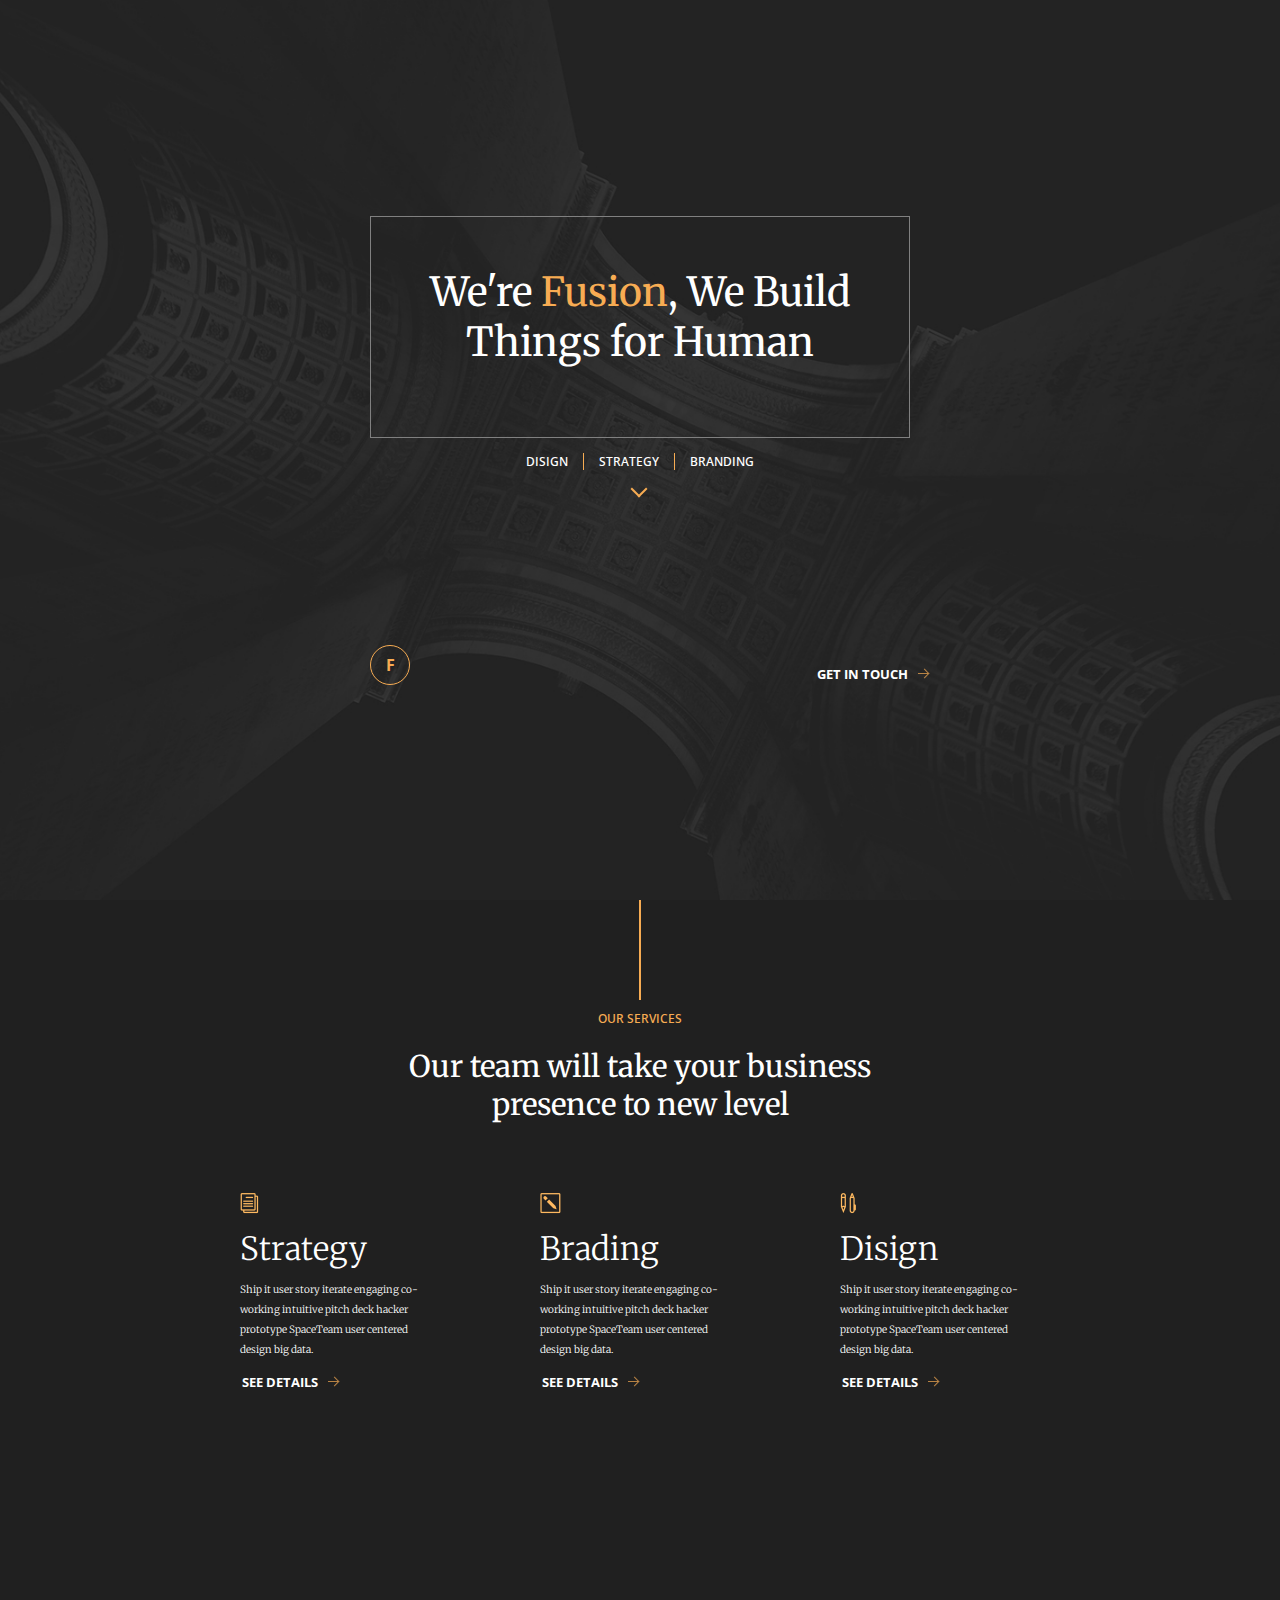
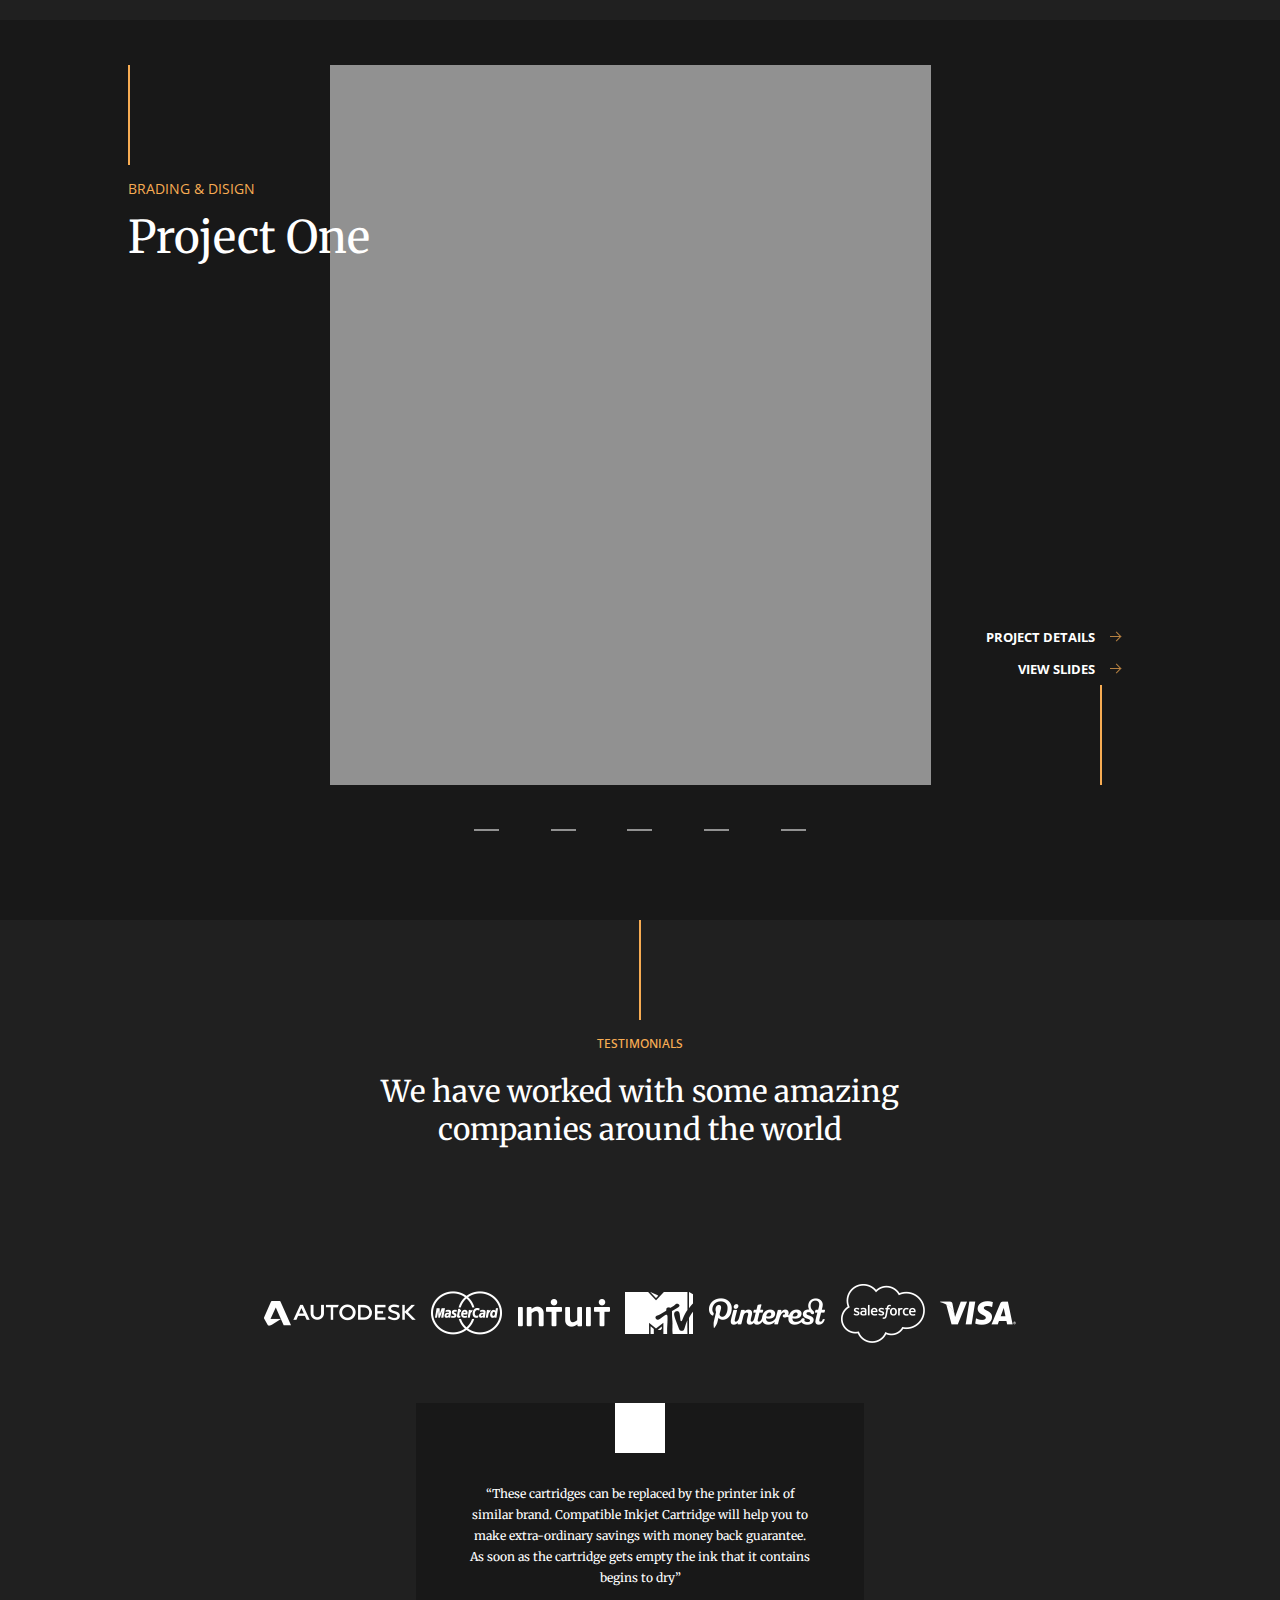
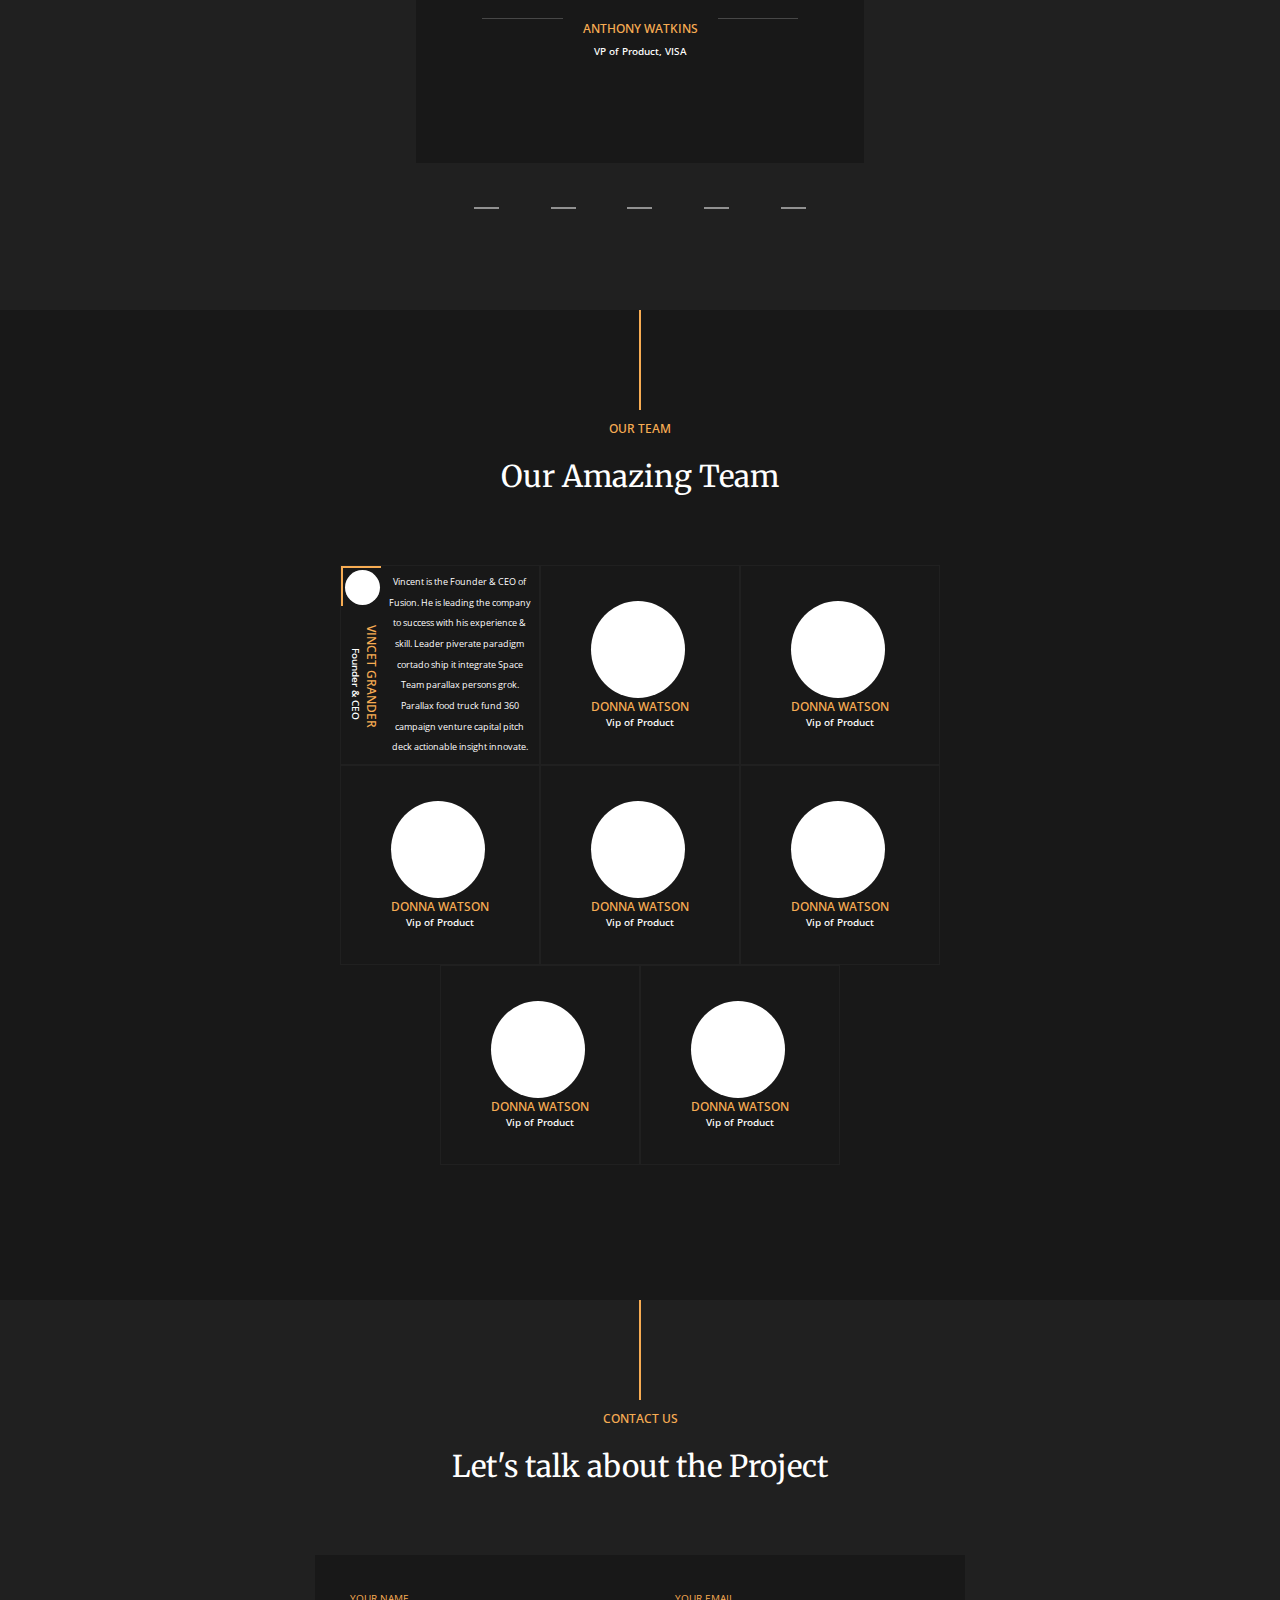
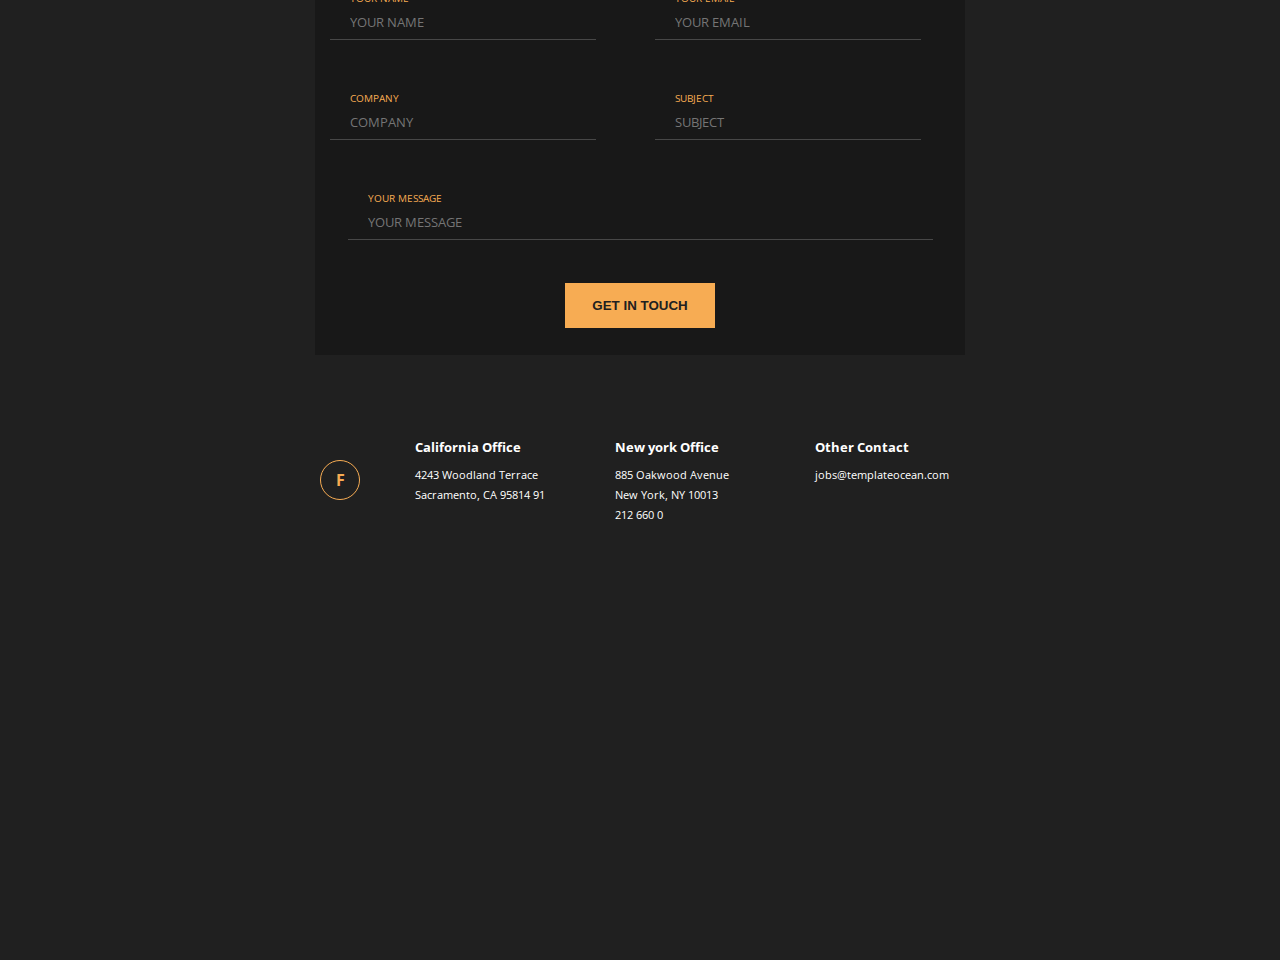
==== index.html @ fcabf064 "comit 1" ====
<!DOCTYPE html>
<html lang="en">
<head>
  <meta charset="UTF-8">
  <meta http-equiv="X-UA-Compatible" content="IE=edge">
  <meta name="viewport" content="width=device-width, initial-scale=1.0">
  <link rel="stylesheet"  href="styling.css">
  <title>Document</title>
</head>
<body>
  <section class="homepage">
    <div class="container">
      <p class="homepageText">We're
       <span class="top">Fusion</span>, 
       We Build <br>Things for Human
      </p>
      <div class="topButtons">
        <ul>
          <li><a href="#">DISIGN</a></li>
          <li><a href="#">STRATEGY</a></li>
          <li><a href="#">BRANDING</a></li>
        </ul>
      </div>
      <div class="bottomButtons">
        <button class="leftBtn ">F</button> 
        <button class="rightBtn whithArrow">GET IN TOUCH</button>

      </div>
    </div>
  </section>  
  <section class="services">
    <div class="servicesContainer">
        <div class="disignLine">
        </div>
        <p class="generalFirstHeader">OUR SERVICES</p>
        <div class="generalSecondHeader">
          Our team will take your business <br> presence to new level
        </div>
        <div class="serviceList ">
          <div class="serviceText">
            <div class="iconsServiceContainer">
              <img class="iconsService" src="/HTML&CSS/Photo/firstIcon.png" alt="Firs Icon" class="serviceIcon">
            </div>
              <h1 class="serviceHeaderList">
              Strategy
            </h1>
            <p class="serviceTextList">
              Ship it user story iterate engaging 
              co-working intuitive pitch deck hacker 
              prototype SpaceTeam user centered design 
              big data.
            </p>
            <button class="serviceBtn whithArrow">SEE DETAILS</button> 
          </div>
          <div class="serviceText">
            <div class="iconsServiceContainer">
              <img class="iconsService" src="/HTML&CSS/Photo/secondIcon.png" alt="Second Icon" class="serviceIcon">
            </div>
              <h1 class="serviceHeaderList">
              Brading
            </h1>
            <p class="serviceTextList">
              Ship it user story iterate engaging 
              co-working intuitive pitch deck hacker 
              prototype SpaceTeam user centered design 
              big data.
            </p>
            <button class="serviceBtn whithArrow">SEE DETAILS</button>
          </div>
          <div class="serviceText">
            <div class="iconsServiceContainer">
              <img class="iconsService" src="/HTML&CSS/Photo/thirdIcon.png" alt="Third Icon" class="serviceIcon">
            </div>
            <h1 class="serviceHeaderList">
              Disign
            </h1>
            <p class="serviceTextList">
              Ship it user story iterate engaging 
              co-working intuitive pitch deck hacker 
              prototype SpaceTeam user centered design 
              big data.
            </p>
            <button class="serviceBtn whithArrow"> SEE DETAILS </button>
          </div>
          </div>
        </div>
        </div>  
    </div>
  </section>
  <section class="portofolio">
    <div class="portofolioContainer">
       <div class="portofolioContainerLeft">
        <div class="portofolioRightText">
          <div class="disignLine portofolioRightText">
          </div>
          <p class="portofolioTopText">
          BRADING & DISIGN  
          </p>
          <p class="portofolioBottomText">
            Project One 
          </p>
        </div>  
      </div> 
      <div class="portofolioContainerRight">
      </div>
      <div class="portofolioBottomBtn">
        <div class="disignLine"></div>
        <button class="whithArrow portofolioBtns">
          VIEW SLIDES
        </button>
        <button class="whithArrow portofolioBtns">
          PROJECT DETAILS
        </button>
      </div>
    </div>
    <div class="generalBottomDisignLines">
      <div class="generalLines"></div>
      <div class="generalLines"></div>
      <div class="generalLines"></div>
      <div class="generalLines"></div>
      <div class="generalLines"></div>
    </div>
  </section>  
  <section class="parteners">
    <div class="partenersContainer">
      <div class="disignLine">
      </div>
      <div class="partenersHeading">
        <p class="generalFirstHeader">
          TESTIMONIALS 
        </p>
        <P class="generalSecondHeader">
          We have worked with some amazing <br>
          companies around the world
        </P>
      </div>
      <div class="partenersLogos">
        <img class="partenersLogo" src="/HTML&CSS/Photo/Logo1.png" alt="">
        <img class="partenersLogo" src="/HTML&CSS/Photo/Logo2.png" alt="">
        <img class="partenersLogo" src="/HTML&CSS/Photo/Logo3.png" alt="">
        <img class="partenersLogo" src="/HTML&CSS/Photo/Logo4.png" alt="">
        <img class="partenersLogo" src="/HTML&CSS/Photo/Logo5.png" alt="">
        <img class="partenersLogo" src="/HTML&CSS/Photo/Logo6.png" alt="">
        <img class="partenersLogo" src="/HTML&CSS/Photo/Logo7.png" alt="">
      </div>
      <div class="partenersFeedback">
        <div class="partenersPhoto">
        </div>
        <div class="partenersFeedBackText">
          “These cartridges can be replaced 
          by the printer ink of similar brand. 
          Compatible Inkjet Cartridge will help 
          you to make extra-ordinary savings with money 
          back guarantee. As soon as the cartridge 
          gets empty the ink that it contains begins to dry”
        </div>
        <div class="partenersFeedBackBottom">
          <div class="partenersFeedBackLine"></div>
          <div class="partenersFeedBackClient">
           <p class="generalFirstName">ANTHONY WATKINS</p>
           <div class="generalSecondName">
             VP of Product, VISA
           </div>
          </div>
          <div class="partenersFeedBackLine"></div>
        </div>
      </div>
      <div class="generalBottomDisignLines">
        <div class="generalLines"></div>
        <div class="generalLines"></div>
        <div class="generalLines"></div>
        <div class="generalLines"></div>
        <div class="generalLines"></div>
      </div>
    </div>
  </section>
  <section class="team">
    <div class="teamContainer">
      <div class="disignLine"></div>
      <div class="generalFirstHeader">OUR TEAM</div>
      <div class="generalSecondHeader">Our Amazing Team</div>
      <div class="teamList">
        <div class="teamLeader">
          <div class="rightLeaderContainer">    
          <div class="photoLeaderContainer">
            <div class="photoLeader"></div>
          </div>
          <div class="leaderName">
            <div class="generalFirstName teamName">VINCET GRANDER</div>
            <div class="generalSecondName teamSecondName">Founder & CEO</div>
          </div>
        </div>
          <div class="teamLeaderText">Vincent is the Founder & 
            CEO of Fusion. He is leading  the company to 
            success with his experience & skill. Leader piverate 
            paradigm cortado ship it integrate Space Team parallax 
            persons grok. Parallax food truck fund 360 campaign venture 
            capital pitch deck actionable insight innovate.</div>
        </div>
        <div class="teamPerson">
          <div class="personContainer">
            <div class="personPhoto"></div>
            <div class="generalFirstName teamName">DONNA WATSON</div>
            <div class="generalSecondName teamSecondName">Vip of Product</div>
          </div>
        </div>
        <div class="teamPerson">
          <div class="personContainer">
            <div class="personPhoto"></div>
            <div class="generalFirstName teamName">DONNA WATSON</div>
            <div class="generalSecondName teamSecondName">Vip of Product</div>
          </div>
        </div>
        <div class="teamPerson">
          <div class="personContainer">
            <div class="personPhoto"></div>
            <div class="generalFirstName teamName">DONNA WATSON</div>
            <div class="generalSecondName teamSecondName">Vip of Product</div>
          </div>
        </div>
        <div class="teamPerson">
          <div class="personContainer">
            <div class="personPhoto"></div>
            <div class="generalFirstName teamName">DONNA WATSON</div>
            <div class="generalSecondName teamSecondName">Vip of Product</div>
          </div>
        </div>
        <div class="teamPerson">
          <div class="personContainer">
            <div class="personPhoto"></div>
            <div class="generalFirstName teamName">DONNA WATSON</div>
            <div class="generalSecondName teamSecondName">Vip of Product</div>
          </div>
        </div>
        <div class="teamPerson">
          <div class="personContainer">
            <div class="personPhoto"></div>
            <div class="generalFirstName teamName">DONNA WATSON</div>
            <div class="generalSecondName teamSecondName">Vip of Product</div>
          </div>
        </div>
        <div class="teamPerson">
          <div class="personContainer">
            <div class="personPhoto"></div>
            <div class="generalFirstName teamName">DONNA WATSON</div>
            <div class="generalSecondName teamSecondName">Vip of Product</div>
          </div>
        </div>
      </div>
    </div>
  </section>
  <section class="contact">
    <div class="contactContainer">
      <div class="disignLine"></div>
      <div class="generalFirstHeader">
        CONTACT US
      </div>
      <div class="generalSecondHeader">
        Let's talk about the Project
      </div>
      <div class="contactImput">
        <div class="topImput">
          <div class="containerImputTop">
            <div class="imput">
              <div class="topText ">YOUR NAME</div>
                <div class="bottomText">
                  <input type="text" placeholder="YOUR NAME">
                </div>
            </div>
        </div>  
        <div class="containerImputTop">
          <div class="imput">
            <div class="topText">YOUR EMAIL</div>
            <div class="bottomText">
              <input type="text" placeholder="YOUR EMAIL">
            </div>
          </div>
        </div>
        <div class="containerImputTop">
          <div class="imput">
            <div class="topText">COMPANY</div>
            <div class="bottomText">
              <input type="text" placeholder="COMPANY">
            </div>
          </div>
        </div>
        <div class="containerImputTop"> 
          <div class="imput">
            <div class="topText">SUBJECT</div>
            <div class="bottomText">
              <input type="text" placeholder="SUBJECT">
            </div> 
           </div>
          </div>
        </div>
        <div class="bottomImput">
          <div class="containerImputBottom">
            <div class="imputBottom">
              <div class="topText">YOUR MESSAGE</div>
                <div class="bottomTextImput">
                  <input  type="text" placeholder="YOUR MESSAGE">
                    </div>
                  </div>
                </div>
                <div class="btnContainerContact">
                  <div class="btnContainer">  
                    <button type="button" class="btnContact">
                      <p class="btnContactText ">GET IN TOUCH </p>
                    </button>
            </div>
          </div>
        </div>
    </div>
    <div class="adressContact">
      <div class="btnAdress">
        <div class="leftBtn">F</div>
      </div>
      <div class="adress">
        <h1 class="footerHeading">California Office </h1>
        <p class="footerText">4243 Woodland Terrace<br> 
          Sacramento, CA 95814 91</p>
      </div>
      <div class="adress">
        <h1 class="footerHeading">New york Office  </h1>
        <p class="footerText"> 885 Oakwood Avenue 
          <br>New York, NY 10013 
          <br> 212 660 0</p>
      </div>
      <div class="adress icons">
        <h1 class="footerHeading">Other Contact</h1>
        <p class="footerText">jobs@templateocean.com</p>
        <div class="iconsContainer"></div>
      </div>
    </div>
  </section>
</body>
</html>
---- styling.css ----
@import url('https://fonts.googleapis.com/css2?family=Merriweather:wght@300&family=Open+Sans:wght@300&display=swap');
@import url('https://fonts.googleapis.com/css2?family=Open+Sans:wght@300&display=swap');

/*
font-family: 'Merriweather', serif;
font-family: 'Open Sans', sans-serif;
*/
* {
  padding: 0;
  margin: 0;
  box-sizing: border-box;
}

.homepageText {
  font-family: 'Merriweather', serif;
  color: white;
  text-align: center;
  font-size: 40px;
  padding: 50px 40px 70px 40px;
  border: 1px solid gray;
  width: 540px;
  transition: .3s;
}

.homepageText:hover {
  background-color: #f7ac53;
  color: black;
  
}

span {
  color: #f7ac53;
  transition: .3s;
}

p:hover span {
  color: white;
}

.container {
  width: 100%;
  min-height: 100vh;
  display: flex;
  align-items: center;
  justify-content: center;
  flex-direction: column;
}

.homepage {
  background-image: url(./HTML&CSS/Photo/image.jpg);
  background-size: cover;
  background-position: top center;
  position: relative;
}

.topButtons ul {
  display: flex;
  padding: 15px;
}

.topButtons ul li {
  list-style: none;
  border-right: 1px solid #f7ac53;
}

.topButtons ul li:last-child {
  border-right: none;
}

.topButtons ul li a {
  text-decoration: none;
  display: flex;
  color: white;
  position: relative;
  text-align: center;
  float: left;
  padding-left: 15px;
  padding-right: 15px;
  font-size: 12px;
  font-family: 'Open Sans', sans-serif;
  font-weight: 550;
  transition: .3s ;
}

.topButtons ul li a:hover{
  color: #f7ac53;
}

.bottomButtons {
  display: flex;
  position: relative;
  align-items: flex-end; 
  height: 200px;
  width: 540px;
  justify-content: space-between;
}


.bottomButtons::after {
  content: "";
  width: 10px;
  height: 10px;
  border-bottom: 2px solid #f7ac53;
  border-left: 2px solid #f7ac53;
  display: flex;
  top: -2px;
  position: absolute;
  left: calc(50% - 7px);
  justify-content: end;
  align-items: flex-end;
  transform: rotate(-45deg);
  
}

.leftBtn {
  background-color: transparent;
  border-radius: 50%;
  display: flex;
  align-items: center;
  justify-content: center;
  font-family: 'Open Sans', sans-serif;
  width: 40px;
  height: 40px;
  border: 1px solid #f7ac53;
  background-color: none;
  color: #f7ac53;
  font-size: 16px;
  font-weight: 700;
  transition: .3s;
}

.leftBtn:hover {
  background-color:#f7ac53 ;
  border-color: transparent;
  color: white; 
}

.rightBtn {
  background-color: transparent;
  border-color: transparent;
  font-weight: 700;
  font-family: 'Open Sans', sans-serif;
  color: white;
  transition: .3s;
}
  
.services {
  background-color:  #202020; 
  background-size: cover;
  background-position: top center;
  position: relative;
  width: 100%;
  min-height: 80vh;
}
 
.servicesContainer {
  display: flex;
  align-items: center;
  justify-content: center;
  flex-direction: column;
}

.disignLine{
  background-color: #f7ac53;
  width: 2px;
  height: 100px;
  
} 

.generalFirstHeader {
  display: flex;
  text-align: center;
  justify-content: center;
  font-family: 'Open Sans', sans-serif;
  font-size: 12px;
  color: #f7ac53;
  font-weight: 550;
  padding: 10px;
}

.generalSecondHeader {
  display: flex;
  text-align: center;
  color: white;
  font-family: 'Merriweather', serif;
  font-size: 30px;
  padding: 10px;
  padding-bottom: 70px;
}

.serviceList {
  display: flex;
  flex-direction: row;
  justify-content: space-between;
  align-items: center;
  width: 800px;
  height: 200px;
  
}


.serviceText {
  display: flex;
  width: 25%;
  height: 100%;
  align-items: flex-start;
  flex-direction: column;
  justify-content: space-between;
}

.serviceHeaderList {
  color: white;
  font-family: 'Merriweather', serif;
  font-weight:lighter;
} 

.serviceTextList {
  color: white;
  font-family: 'Merriweather', serif;
  font-weight:lighter;
  font-size: 10px;
   line-height: 200% ;
}

.serviceBtn {
  background-color: transparent;
  border-color: transparent;
  color: white;
  font-family: 'Open Sans', sans-serif;
  font-weight: bold ;
  transition: .3s;
}

.serviceBtn:hover {
  opacity:.7;
}

.portofolio {
  display: flex;
  align-items: center;
  justify-content: center;
  flex-direction: column;
  background-color: #181818; 
  width: 100%;
  min-height: 100vh;
}

.portofolioContainer {
  display: flex;
  height: 80vh;
  width: 80%;
}

.portofolioContainerLeft {
  display: flex;
  flex-direction: column;
  height: 80vh;
  width: 40%;
  position: relative;
  
}

.portofolioContainerRight {
  display: flex;
  height: 80vh;
  width: 85%;
  background-color: #919191;
  position: relative;
  left: -80px;
}

.portofolioRightText {
  display: flex;
  flex-direction: column;
  line-height: 300%;
  z-index:1 ;
}

.portofolioTopText {
  color: #f7ac53;
  font-family: 'Open Sans', sans-serif;
  font-size: 14px;
}

.portofolioBottomText {
  font-family: 'Merriweather', serif;
  font-size: 45px;
  color: white;
}

.portofolioBottomBtn {
  display: flex;
  align-items: flex-end;
  flex-direction: column-reverse;
  width: 20%;
  height: 80vh;
  position: relative;
  left: -50px;
} 

.portofolioBtns {
  background-color: transparent;
  border-color: transparent;
  color: white;
  font-family: 'Open Sans', sans-serif;
  font-weight: bold;
  transition: .3s;
  padding: 5px ;
}

.portofolioBtns:hover {
  opacity: .7;
}

.generalBottomDisignLines {
  display: flex;
  width: 30%;
  height: 10vh;
  align-items: center;
  justify-content: space-around;
}

.generalLines {
  display: flex;
  height: 2px;
  width: 25px;
  background-color: #919191;
  transition: .3s;
}

.generalLines:hover {
  background-color: #f7ac53;
}

.parteners {
  background-color: #202020;
  background-size: cover;
  background-position: top center;
  position: relative;
  width: 100%;
  min-height: 80vh;
}

.partenersContainer {
  display: flex;
  align-items: center;
  flex-direction: column;
  width: 100%;
  min-height: 110vh;
  background-color: #202020;
}

.partenersHeading {
  display: flex;
  flex-direction: column;
  text-align: center;
  padding: 5px;
}

.partenersBottom{
  display: flex;
  text-align: center;
   color: white;
  font-family: 'Merriweather', serif;
  font-size: 30px;
  padding: 10px;
  padding-bottom: 70px;
}

.partenersTop {
  display: flex;
  text-align: center;
  justify-content: center;
  font-family: 'Open Sans', sans-serif;
  font-size: 12px;
  color: #f7ac53;
  font-weight: 550;
  padding: 10p;

}

.partenersLogos {
  display: flex;
  flex-wrap: wrap;
  justify-content: space-around;
  align-items: center;
  height: 20vh;
  width: 60%;
}

.partenersLogo {
  transition: .3s;
  filter: brightness(100);
  padding: 5px;
}

.partenersLogo:hover {
  filter: brightness(1);
}

.partenersFeedback {
  display: flex;
  flex-direction: column;
  align-items: center;
  min-height: 40vh;
  width: 35%;
  background-color: #181818;
}

.partenersPhoto {
  display: flex;
  height: 50px;
  width: 50px;
  background-color: white; 
}

.partenersFeedBackText {
  text-align: center;
  display: flex;
  height: 50%;
  width: 90%;
  padding: 30px;
  color: white;
  font-family: 'Merriweather', serif;
  font-size: 12px;
  line-height: 175%;
}

.partenersFeedBackBottom {
  display: flex;
  flex-direction: row;
  justify-content: center;
  min-height: 10vh;
  width: 90%;
  line-height: 140%;
}

.partenersFeedBackLine {
  display: flex;
  height: 1px;
  width: 20%;
  background-color: #474747;
}

.partenersFeedBackClient {
  padding-left: 20px;
  padding-right: 20px;
}

.generalFirstName {
  display: flex;
  font-family: 'Open Sans', sans-serif;
  font-size: 12px;
  color: #f7ac53;
  font-weight: 550;
}

.generalSecondName {
  display: flex;
  text-align: center;
  justify-content: center;
  font-family: 'Open Sans', sans-serif;
  font-size: 10px;
  color: white;
  font-weight: 550;
}

.team {
  display: flex;
}

.teamContainer {
  display: flex;
  align-items: center;
  flex-direction: column;
  width: 100%;
  min-height: 110vh;
  background-color: #181818;
}

.teamList {
  display: flex;
  justify-content: center;
  flex-wrap: wrap;
  width: 60%;
  min-height: 55vh;
}

.teamPerson {
  display: flex;
  border: .2px solid #202020;
  height: 200px;
  width: 200px;
  background-color: #181818;
  flex-direction: column;
  align-items: center;
  justify-content: center;
}

.rightLeaderContainer {
  display: flex;
  flex-direction: column;
  justify-content: space-between ;
  height: 100%;
  width: 20%;
}

/* de facut cu Nicu */
 .teamLeader {
  display: flex;
  flex-direction: row;
  border: .2px solid #202020;
  height: 200px;
  width: 200px;
  background-color: #181818;

}

.photoLeaderContainer {
  display: flex;
  align-items: center;
  justify-content: center;
  height: 40px;
  width: 40px;
  border-top: 2px solid #f7ac53;
  border-left: 2px solid #f7ac53;
}

.photoLeader {
  height: 35px;
  width: 35px;
  background-color: white;
  border-radius: 50%;
}

.leaderName {
  /* De intrebat pe Nicu cum de făcut 
  ca în .psd  */
  display: flex;
  flex-direction: column;
  text-align: center;
  transform: rotate(90deg);
  width: 300%;
  height: 10%;
  position: relative;
  left: -30px;
  top: -70px;
}

.teamLeaderText {
  display: flex;
  text-align: center;
  align-items: center;
  justify-content: center;
  font-size: 9px;
  line-height: 230%;
  color: white;
  font-family: 'Open Sans', sans-serif;
  margin: 5px;
} 

.personContainer {
  display: flex;
  justify-content: center;
  flex-direction: column;
  height: 70%;
  width: 50%;
}

.personPhoto {
  background-color: white;
  width: 95%;
  height: 70%;
  border-radius: 50%;
}

.contact {
  display: flex;
  align-items: center;
  flex-direction: column;
  width: 100%;
  min-height: 100vh;
  background-color: #202020;
}

.contactContainer {
  display: flex;
  align-items: center;
  flex-direction: column;
  width: 100%;
  min-height: 140vh;
  background-color: #202020;
}

.contactImput {
  display: flex;
  align-items: center;
  flex-direction: column;
  background-color:#181818;
  height: 400px;
  width: 650px;
}

.topImput {
  display: flex;
  flex-direction: row;
  flex-wrap: wrap;
  width: 650px;
  height: 200px;  
}

.imput {
  display: flex;
  justify-content: center;
  flex-direction: column;
  height: 70px;
  width: 295px;
}

.imputBottom {
  display: flex;
  justify-content: center;
  flex-direction: column;
  height: 70px;
  width: 90%;
}


.containerImputTop {
  display: flex;
  justify-content: center;
  align-items: center;
  height: 100px;
  width: 325px;
}

.topText {
  display: flex;
  align-items: flex-end;
  height: 35px;
  width: 90%;
  color: #f7ac53;
  font-family: 'Open Sans', sans-serif;
  opacity: 1;
  font-size: 10px;
  transition: .3s;
  padding-left: 20px;
}

.bottomText {
  display: flex;
  height: 35px;
  width: 90%;
  border-bottom: 1px solid #474747;
  padding-left: 20px ;
}

.bottomTextImput {
  display: flex;
  height: 35px;
  width: 100%;
  border-bottom: 1px solid #474747;
  padding-left: 20px ;
}

.bottomText:focus{
  border-bottom:1px solid #f7ac53;
}

input {
  width: 100%;
  height: 100%;
  text-decoration: none;
  outline: none;
  border: none;
  color: white;
  font-family: 'Open Sans', sans-serif;
  background-color: transparent;
}

.bottomImput {
  display: flex;
  flex-direction: column;
  flex-wrap: wrap;
  width: 650px;
  height: 50%;  
}

.containerImputBottom {
  display: flex;
  flex-wrap: wrap;
  justify-content: center;
  align-items: center;
  height: 100px;
  width: 100%;
}

.btnContainerContact {
  display: flex;
  align-items: center;
  justify-content: center;
  height: 100px;
  width: 650px;
}

.btnContainer {
  display: flex;
  height: 45px;
  width: 150px;
}

.btnContact {
  display: flex;
  align-items: center;
  justify-content: center;
  height: 45px;
  width: 150px;
  background-color: #f7ac53;
  border: none;
  outline: none;
  transition: .4s;
}

.btnContact:hover  {
  background-color: transparent;
  border: 2px solid #f7ac53;
  color:#f7ac53;
}

.btnContact:hover .btnContactText {
  color:#f7ac53;
}

.btnContactText {
  color: #202020;
  font-weight: bold;
}

.adressContact {
  display: flex;
  align-items: center;
  justify-content: space-between;
  height: 250px;
  width: 650px;
}

.btnAdress {
  display: flex;
  align-items: center;
  justify-content: center;
  height: 10px;
  width: 50px;
}

.adress {
  display: flex;
  flex-direction: column;
  height: 100px;
  width: 150px;
}

.footerHeading {
  font-size: 13px;
  color: white;
  font-family: 'Open Sans', sans-serif;
  line-height: 35px;
  transition: .3s;
}

.footerHeading:hover {
  opacity: .7;
}

.footerText {
  font-size: 11px;
  color: white;
  font-family: 'Open Sans', sans-serif;
  line-height: 20px;
  transition: .3s;
}

.footerText:hover {
 opacity: .7;
}

.whithArrow {
  position: relative;
}

.whithArrow::after {
  top: calc(50% - 1px);
  right: -20px;
  position: absolute;
  content: "";
  width: 10px;
  height: 1px;
  background-color:  #f7ac53;
  transition: .3s;
  opacity: .7;
}

.whithArrow::before {
  transition: .3s;
  top: calc(50% - 4px);
  right: -20px;
  position: absolute;
  content: "";
  width: 6px;
  height: 6px;
  border-left: 1px solid #f7ac53;
  border-bottom: 1px solid #f7ac53;
  transform: rotate(225deg);
  opacity: .7;
}

.whithArrow:hover::after {
  right: -25px;
  opacity: 1;
}

.whithArrow:hover::before  {
  right: -25px;
  opacity: 1;
}

@media screen and (max-width: 600px) { 
  .homepageText {
    font-size: 25px;
    padding: 40px 30px 60px;
    width: 400px;
  }

  .bottomButtons {
    width: 380px;
    height: 150px;
  }

  .topButtons ul {
    flex-direction: column; 
  }

  .topButtons ul li {
    display: flex;
    padding: 10px 0px;
    justify-content: center;
    border-right:none;
    border-bottom: 1px solid #f7ac53;
    padding-left: 0px;
    padding-right: 0px;
  }

  .topButtons ul li:last-child {
    border-bottom: none;
  }
  
  .topButtons ul li a {
    text-align: center;
    font-size: 15px;
    padding-left: 0px;
    padding-right: 0px;
  }

  .generalSecondHeader {
    font-size: 20px;
  }

  .serviceList {
    width: 100%;
  }

  .serviceText {
    height: 30%;
    align-items: center;
    width: 70%;
  }

  .serviceHeaderList {
    font-size: 30px;
  }

  .serviceTextList {
    font-size: 13px;
    text-align: center;
  }

  .serviceList {
    flex-direction: column;
    min-height: 130vh;
    padding: 10px;
  }

  .portofolioContainer {
  width: 95%;
  }

  .portofolioBottomBtn {
    width: 15%;
  }

  .portofolioBottomText {
    font-size: 35px;
  }

  .generalBottomDisignLines {
    width: 80%;
  }

  .portofolioTopText {
    display: flex;
    align-items: flex-start;
    font-size: 12px;
  }

  .partenersLogos {
    width: 90%;
    height: 40vh;
  }

  .partenersFeedback {
    width: 90%;
  }

  .teamList {
    width: 95%;
  }

  .adressContact {
    flex-direction: column;
  }

  .adress {
    display: flex;
    justify-content: center;
    padding: 20px;  
    width: 80%;
  }

  .footerHeading {
    text-align: center;
    font-size: 16px;
  }

  .footerText {
    text-align: center;
    font-size: 14px;
  }

  .topImput, 
  .bottomImput {
    width: 100%;
  }

  .bottomImput {
    height: 50%;
    justify-content: end;
    align-items: flex-end;
  }

  .contact {
    min-height: 210vh;
  }

  .adressContact {
    width: 90%;
    padding-top: 50px;
  }

  .bottomTextImput {
    width: 90%;
  }

  .contactImput {
    height: auto;
    width: 90%;
  }

  .btnContactText {
    width: 100%;
  }

  .imput {
    width: 100%;
    padding: 0px 15px 0px 15px;
  }

  .containerImputTop {
    width: 100%;
  }

  .bottomText {
    width: 100%;
  }

  .topImput {
    height:50%;
  }

  .containerImputBottom {
    width: 100%;
  }

  .imputBottom {
    width: 100%;
    padding: 0px 15px;
  }

  .bottomTextImput {
    width: 100%;
  }

  .btnContainerContact {
    width: 100%;
    padding-top: 20px;
    height: 25%;
    padding-bottom: 50px;
  }
}
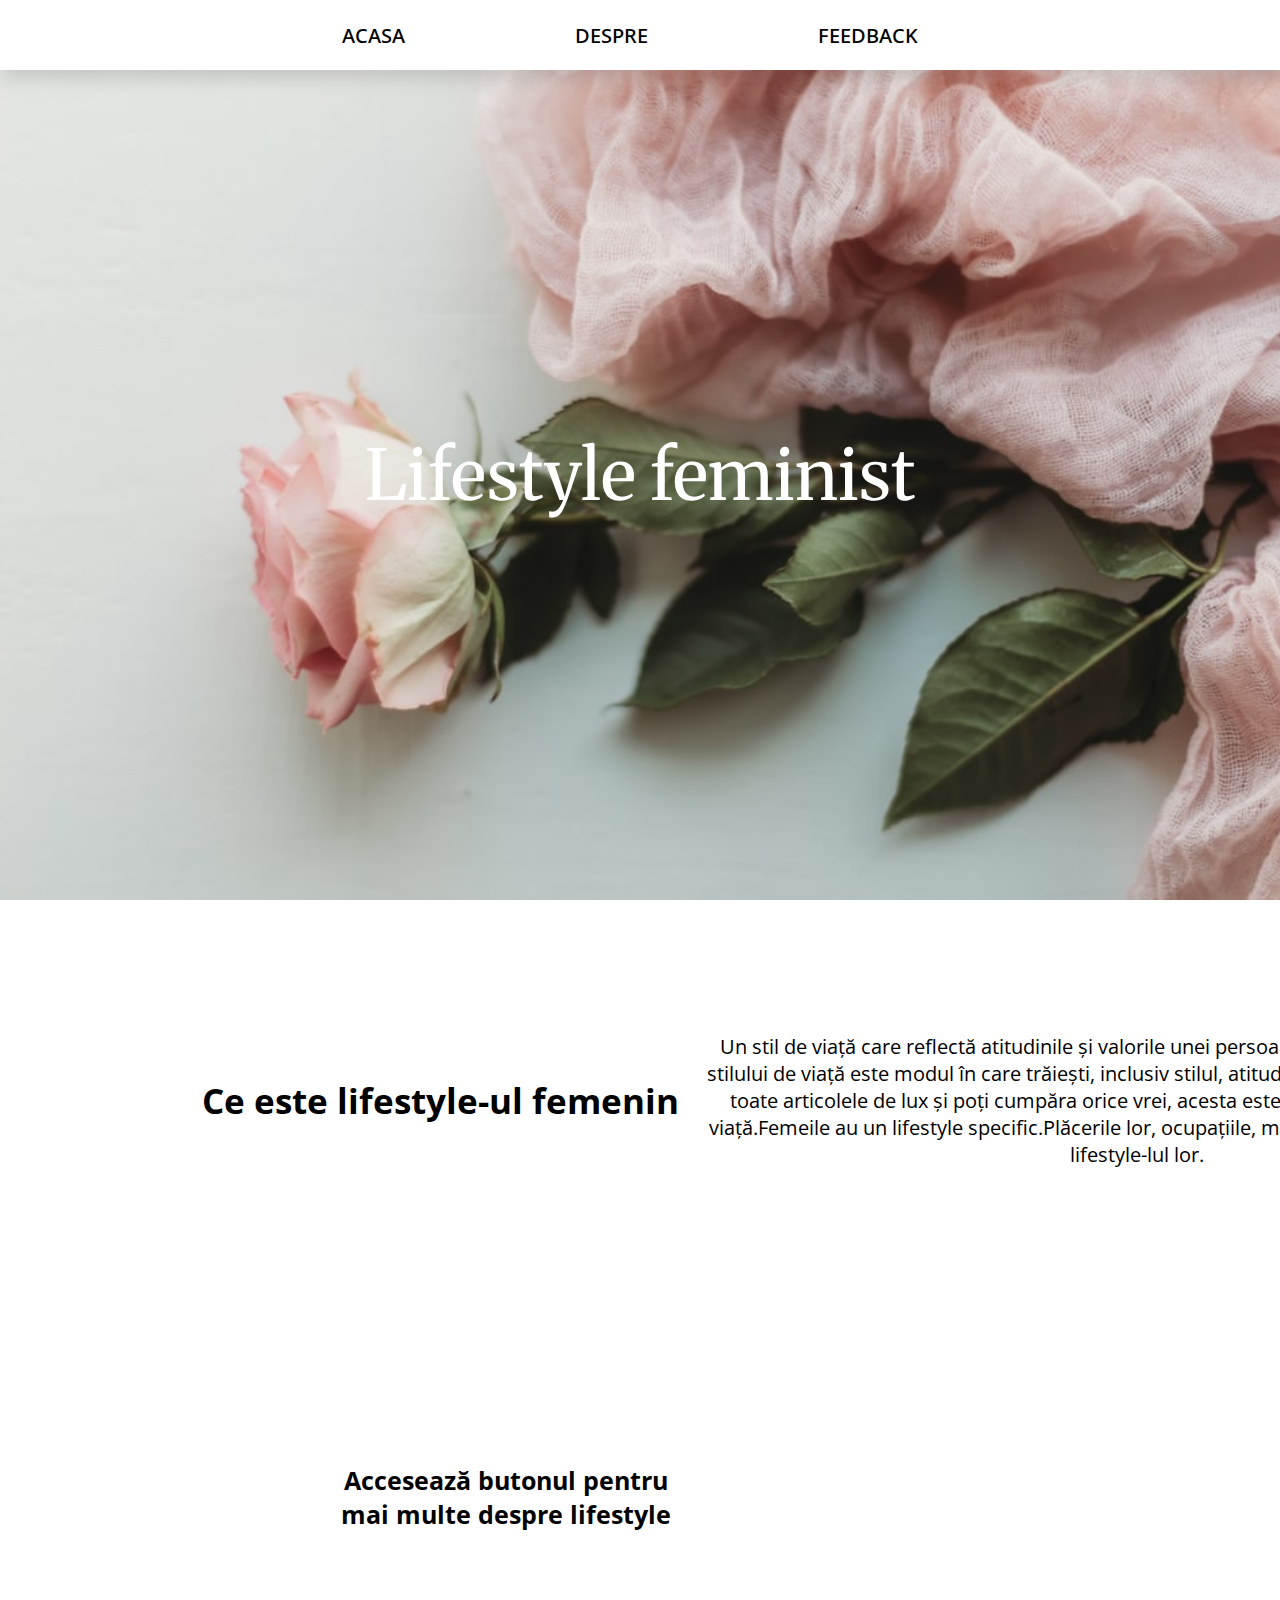
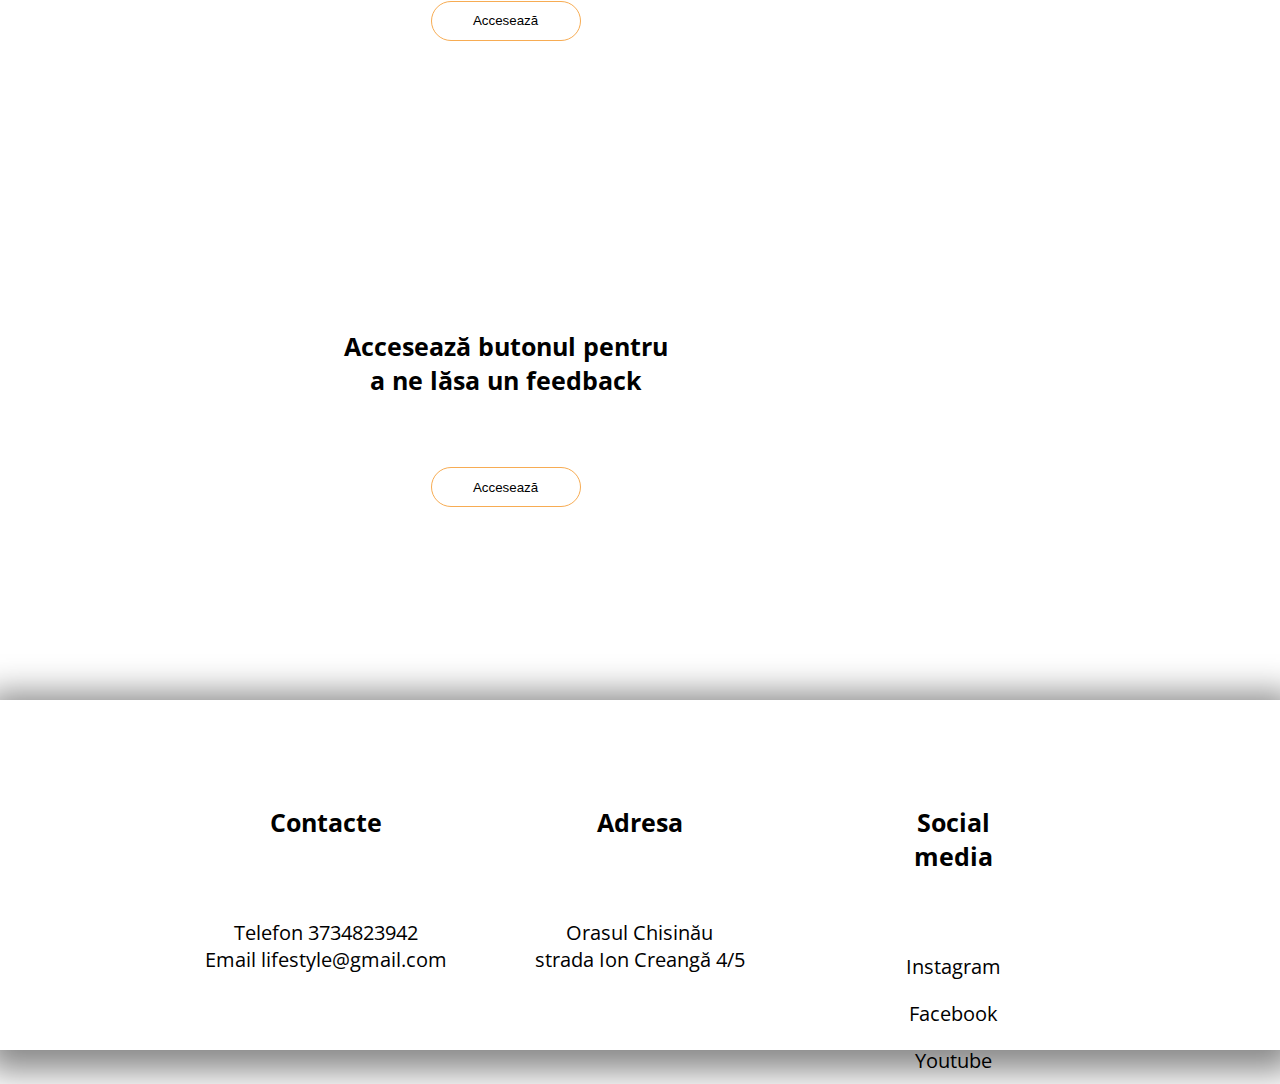
==== commit cec84375: "lifestyle" ====
--- a/index.html
+++ b/index.html
@@ -10,328 +10,66 @@
 <body>
   <section class="homepage">
     <div class="container">
-      <p class="homepageText">We're
-       <span class="top">Fusion</span>, 
-       We Build <br>Things for Human
-      </p>
+     
       <div class="topButtons">
         <ul>
-          <li><a href="#">DISIGN</a></li>
-          <li><a href="#">STRATEGY</a></li>
-          <li><a href="#">BRANDING</a></li>
+          <li><a href="index.html">ACASA</a></li>
+          <li><a href="despre.html">DESPRE</a></li>
+          <li><a href="feedback.html">FEEDBACK</a></li>
         </ul>
       </div>
-      <div class="bottomButtons">
-        <button class="leftBtn ">F</button> 
-        <button class="rightBtn whithArrow">GET IN TOUCH</button>
+      <div class="text">
+        Lifestyle feminist
+      </div>
+      <div class="button"></div>
+      
+  </section>
+  <section class="continut">
+    <div class="lifestyle">
+       <h1 class="h1">Ce este lifestyle-ul femenin</h1>
+       <p class="p">Un stil de viață care reflectă atitudinile și valorile unei 
+         persoane sau ale unui grup. Definiția stilului
+          de viață este modul în care trăiești, inclusiv stilul, atitudinile
+           și posesiunile tale. Când ai toate articolele de lux și
+          poți cumpăra orice vrei, acesta este un exemplu al stilului tău 
+          de viață.Femeile au un lifestyle specific.Plăcerile lor, ocupațiile, 
+          mâncarea preferată se include  în lifestyle-lul lor. </p>
+    </div>
+    <div class="despre">
+      <img class='img2' src="/lifestyle/HTML&CSS/Photo/womeninbusiness.png" alt="">
+      <div class="text1">
 
+        <h1 class="h11">Accesează butonul pentru <br> mai multe despre lifestyle</h1>
+        <a href="despre.html" class=""><button class="despreButton">Accesează</button></a>
       </div>
     </div>
-  </section>  
-  <section class="services">
-    <div class="servicesContainer">
-        <div class="disignLine">
-        </div>
-        <p class="generalFirstHeader">OUR SERVICES</p>
-        <div class="generalSecondHeader">
-          Our team will take your business <br> presence to new level
-        </div>
-        <div class="serviceList ">
-          <div class="serviceText">
-            <div class="iconsServiceContainer">
-              <img class="iconsService" src="/HTML&CSS/Photo/firstIcon.png" alt="Firs Icon" class="serviceIcon">
-            </div>
-              <h1 class="serviceHeaderList">
-              Strategy
-            </h1>
-            <p class="serviceTextList">
-              Ship it user story iterate engaging 
-              co-working intuitive pitch deck hacker 
-              prototype SpaceTeam user centered design 
-              big data.
-            </p>
-            <button class="serviceBtn whithArrow">SEE DETAILS</button> 
-          </div>
-          <div class="serviceText">
-            <div class="iconsServiceContainer">
-              <img class="iconsService" src="/HTML&CSS/Photo/secondIcon.png" alt="Second Icon" class="serviceIcon">
-            </div>
-              <h1 class="serviceHeaderList">
-              Brading
-            </h1>
-            <p class="serviceTextList">
-              Ship it user story iterate engaging 
-              co-working intuitive pitch deck hacker 
-              prototype SpaceTeam user centered design 
-              big data.
-            </p>
-            <button class="serviceBtn whithArrow">SEE DETAILS</button>
-          </div>
-          <div class="serviceText">
-            <div class="iconsServiceContainer">
-              <img class="iconsService" src="/HTML&CSS/Photo/thirdIcon.png" alt="Third Icon" class="serviceIcon">
-            </div>
-            <h1 class="serviceHeaderList">
-              Disign
-            </h1>
-            <p class="serviceTextList">
-              Ship it user story iterate engaging 
-              co-working intuitive pitch deck hacker 
-              prototype SpaceTeam user centered design 
-              big data.
-            </p>
-            <button class="serviceBtn whithArrow"> SEE DETAILS </button>
-          </div>
-          </div>
-        </div>
-        </div>  
+    <div class="despre">
+     
+      <div class="text1">
+
+        <h1 class="h11">Accesează butonul pentru <br> a ne lăsa un feedback</h1>
+        <a href="feedback.html" class=""><button class="despreButton">Accesează</button></a>
+      </div>
+      <img class='img2' src="/lifestyle/HTML&CSS/Photo/women_0.jpg" alt="">
     </div>
   </section>
-  <section class="portofolio">
-    <div class="portofolioContainer">
-       <div class="portofolioContainerLeft">
-        <div class="portofolioRightText">
-          <div class="disignLine portofolioRightText">
-          </div>
-          <p class="portofolioTopText">
-          BRADING & DISIGN  
-          </p>
-          <p class="portofolioBottomText">
-            Project One 
-          </p>
-        </div>  
-      </div> 
-      <div class="portofolioContainerRight">
+  <div class="contacte">
+    <div class="contacteContainer">
+      <div class="contactea">
+        <h1 class="h11">Contacte</h1>
+        <p class="p">Telefon 3734823942<br>Email lifestyle@gmail.com</p>
       </div>
-      <div class="portofolioBottomBtn">
-        <div class="disignLine"></div>
-        <button class="whithArrow portofolioBtns">
-          VIEW SLIDES
-        </button>
-        <button class="whithArrow portofolioBtns">
-          PROJECT DETAILS
-        </button>
+      <div class="contactea">
+        <h1 class="h11">Adresa</h1>
+        <p class="p">Orasul Chisinău<br> strada Ion Creangă 4/5</p>
+      </div>
+      <div class="contactea">
+      <h1 class="h11"> Social media</h1>
+      <p class="p"><a href="https://www.instagram.com/">Instagram</a></p>
+      <p class="p"><a href="https://www.facebook.com/">Facebook</a></p>
+      <p class="p"><a href="https://www.youtube.com/">Youtube</a></p>
       </div>
     </div>
-    <div class="generalBottomDisignLines">
-      <div class="generalLines"></div>
-      <div class="generalLines"></div>
-      <div class="generalLines"></div>
-      <div class="generalLines"></div>
-      <div class="generalLines"></div>
-    </div>
-  </section>  
-  <section class="parteners">
-    <div class="partenersContainer">
-      <div class="disignLine">
-      </div>
-      <div class="partenersHeading">
-        <p class="generalFirstHeader">
-          TESTIMONIALS 
-        </p>
-        <P class="generalSecondHeader">
-          We have worked with some amazing <br>
-          companies around the world
-        </P>
-      </div>
-      <div class="partenersLogos">
-        <img class="partenersLogo" src="/HTML&CSS/Photo/Logo1.png" alt="">
-        <img class="partenersLogo" src="/HTML&CSS/Photo/Logo2.png" alt="">
-        <img class="partenersLogo" src="/HTML&CSS/Photo/Logo3.png" alt="">
-        <img class="partenersLogo" src="/HTML&CSS/Photo/Logo4.png" alt="">
-        <img class="partenersLogo" src="/HTML&CSS/Photo/Logo5.png" alt="">
-        <img class="partenersLogo" src="/HTML&CSS/Photo/Logo6.png" alt="">
-        <img class="partenersLogo" src="/HTML&CSS/Photo/Logo7.png" alt="">
-      </div>
-      <div class="partenersFeedback">
-        <div class="partenersPhoto">
-        </div>
-        <div class="partenersFeedBackText">
-          “These cartridges can be replaced 
-          by the printer ink of similar brand. 
-          Compatible Inkjet Cartridge will help 
-          you to make extra-ordinary savings with money 
-          back guarantee. As soon as the cartridge 
-          gets empty the ink that it contains begins to dry”
-        </div>
-        <div class="partenersFeedBackBottom">
-          <div class="partenersFeedBackLine"></div>
-          <div class="partenersFeedBackClient">
-           <p class="generalFirstName">ANTHONY WATKINS</p>
-           <div class="generalSecondName">
-             VP of Product, VISA
-           </div>
-          </div>
-          <div class="partenersFeedBackLine"></div>
-        </div>
-      </div>
-      <div class="generalBottomDisignLines">
-        <div class="generalLines"></div>
-        <div class="generalLines"></div>
-        <div class="generalLines"></div>
-        <div class="generalLines"></div>
-        <div class="generalLines"></div>
-      </div>
-    </div>
-  </section>
-  <section class="team">
-    <div class="teamContainer">
-      <div class="disignLine"></div>
-      <div class="generalFirstHeader">OUR TEAM</div>
-      <div class="generalSecondHeader">Our Amazing Team</div>
-      <div class="teamList">
-        <div class="teamLeader">
-          <div class="rightLeaderContainer">    
-          <div class="photoLeaderContainer">
-            <div class="photoLeader"></div>
-          </div>
-          <div class="leaderName">
-            <div class="generalFirstName teamName">VINCET GRANDER</div>
-            <div class="generalSecondName teamSecondName">Founder & CEO</div>
-          </div>
-        </div>
-          <div class="teamLeaderText">Vincent is the Founder & 
-            CEO of Fusion. He is leading  the company to 
-            success with his experience & skill. Leader piverate 
-            paradigm cortado ship it integrate Space Team parallax 
-            persons grok. Parallax food truck fund 360 campaign venture 
-            capital pitch deck actionable insight innovate.</div>
-        </div>
-        <div class="teamPerson">
-          <div class="personContainer">
-            <div class="personPhoto"></div>
-            <div class="generalFirstName teamName">DONNA WATSON</div>
-            <div class="generalSecondName teamSecondName">Vip of Product</div>
-          </div>
-        </div>
-        <div class="teamPerson">
-          <div class="personContainer">
-            <div class="personPhoto"></div>
-            <div class="generalFirstName teamName">DONNA WATSON</div>
-            <div class="generalSecondName teamSecondName">Vip of Product</div>
-          </div>
-        </div>
-        <div class="teamPerson">
-          <div class="personContainer">
-            <div class="personPhoto"></div>
-            <div class="generalFirstName teamName">DONNA WATSON</div>
-            <div class="generalSecondName teamSecondName">Vip of Product</div>
-          </div>
-        </div>
-        <div class="teamPerson">
-          <div class="personContainer">
-            <div class="personPhoto"></div>
-            <div class="generalFirstName teamName">DONNA WATSON</div>
-            <div class="generalSecondName teamSecondName">Vip of Product</div>
-          </div>
-        </div>
-        <div class="teamPerson">
-          <div class="personContainer">
-            <div class="personPhoto"></div>
-            <div class="generalFirstName teamName">DONNA WATSON</div>
-            <div class="generalSecondName teamSecondName">Vip of Product</div>
-          </div>
-        </div>
-        <div class="teamPerson">
-          <div class="personContainer">
-            <div class="personPhoto"></div>
-            <div class="generalFirstName teamName">DONNA WATSON</div>
-            <div class="generalSecondName teamSecondName">Vip of Product</div>
-          </div>
-        </div>
-        <div class="teamPerson">
-          <div class="personContainer">
-            <div class="personPhoto"></div>
-            <div class="generalFirstName teamName">DONNA WATSON</div>
-            <div class="generalSecondName teamSecondName">Vip of Product</div>
-          </div>
-        </div>
-      </div>
-    </div>
-  </section>
-  <section class="contact">
-    <div class="contactContainer">
-      <div class="disignLine"></div>
-      <div class="generalFirstHeader">
-        CONTACT US
-      </div>
-      <div class="generalSecondHeader">
-        Let's talk about the Project
-      </div>
-      <div class="contactImput">
-        <div class="topImput">
-          <div class="containerImputTop">
-            <div class="imput">
-              <div class="topText ">YOUR NAME</div>
-                <div class="bottomText">
-                  <input type="text" placeholder="YOUR NAME">
-                </div>
-            </div>
-        </div>  
-        <div class="containerImputTop">
-          <div class="imput">
-            <div class="topText">YOUR EMAIL</div>
-            <div class="bottomText">
-              <input type="text" placeholder="YOUR EMAIL">
-            </div>
-          </div>
-        </div>
-        <div class="containerImputTop">
-          <div class="imput">
-            <div class="topText">COMPANY</div>
-            <div class="bottomText">
-              <input type="text" placeholder="COMPANY">
-            </div>
-          </div>
-        </div>
-        <div class="containerImputTop"> 
-          <div class="imput">
-            <div class="topText">SUBJECT</div>
-            <div class="bottomText">
-              <input type="text" placeholder="SUBJECT">
-            </div> 
-           </div>
-          </div>
-        </div>
-        <div class="bottomImput">
-          <div class="containerImputBottom">
-            <div class="imputBottom">
-              <div class="topText">YOUR MESSAGE</div>
-                <div class="bottomTextImput">
-                  <input  type="text" placeholder="YOUR MESSAGE">
-                    </div>
-                  </div>
-                </div>
-                <div class="btnContainerContact">
-                  <div class="btnContainer">  
-                    <button type="button" class="btnContact">
-                      <p class="btnContactText ">GET IN TOUCH </p>
-                    </button>
-            </div>
-          </div>
-        </div>
-    </div>
-    <div class="adressContact">
-      <div class="btnAdress">
-        <div class="leftBtn">F</div>
-      </div>
-      <div class="adress">
-        <h1 class="footerHeading">California Office </h1>
-        <p class="footerText">4243 Woodland Terrace<br> 
-          Sacramento, CA 95814 91</p>
-      </div>
-      <div class="adress">
-        <h1 class="footerHeading">New york Office  </h1>
-        <p class="footerText"> 885 Oakwood Avenue 
-          <br>New York, NY 10013 
-          <br> 212 660 0</p>
-      </div>
-      <div class="adress icons">
-        <h1 class="footerHeading">Other Contact</h1>
-        <p class="footerText">jobs@templateocean.com</p>
-        <div class="iconsContainer"></div>
-      </div>
-    </div>
-  </section>
+  </div>
 </body>
 </html> --- a/styling.css
+++ b/styling.css
@@ -5,44 +5,19 @@
 font-family: 'Merriweather', serif;
 font-family: 'Open Sans', sans-serif;
 */
+
 * {
   padding: 0;
   margin: 0;
   box-sizing: border-box;
 }
 
-.homepageText {
-  font-family: 'Merriweather', serif;
-  color: white;
-  text-align: center;
-  font-size: 40px;
-  padding: 50px 40px 70px 40px;
-  border: 1px solid gray;
-  width: 540px;
-  transition: .3s;
-}
-
-.homepageText:hover {
-  background-color: #f7ac53;
-  color: black;
-  
-}
-
-span {
-  color: #f7ac53;
-  transition: .3s;
-}
-
-p:hover span {
-  color: white;
-}
-
 .container {
   width: 100%;
   min-height: 100vh;
   display: flex;
   align-items: center;
-  justify-content: center;
+  justify-content: space-between;
   flex-direction: column;
 }
 
@@ -53,6 +28,17 @@
   position: relative;
 }
 
+
+.topButtons {
+  display: flex;
+  align-items: center;
+  justify-content: center;
+  height: 70px;
+  width: 100%;
+  background-color: white;
+  box-shadow: 3px 8px 16px 1px rgba(0,0,0,0.12);
+}
+
 .topButtons ul {
   display: flex;
   padding: 15px;
@@ -60,7 +46,8 @@
 
 .topButtons ul li {
   list-style: none;
-  border-right: 1px solid #f7ac53;
+  padding-left: 75px;
+  padding-right: 95px;
 }
 
 .topButtons ul li:last-child {
@@ -72,531 +59,212 @@
   display: flex;
   color: white;
   position: relative;
+  float: left;
+  color: black;
+  font-size:20px;
+  font-family: 'Open Sans', sans-serif;
+  font-weight: 550;
+  transition: all 0.3s ease;
+}
+
+.topButtons ul li a:after{
+  content: "";
+  width: 0;
+  height: 1.3px;
+  border-radius: 7px;
+  position: absolute;
+  bottom: -3px;
+  right: 0;
+  background-color: #202020;
+  transition: all 0.3s ease;
+  transform: rotate(-180deg);
+}
+
+.topButtons ul li a:hover:after{
+  width: 100%;
+}
+
+.text {
+  font-family: 'Merriweather', serif;
+  color: white;
   text-align: center;
-  float: left;
-  padding-left: 15px;
-  padding-right: 15px;
-  font-size: 12px;
-  font-family: 'Open Sans', sans-serif;
-  font-weight: 550;
-  transition: .3s ;
-}
-
-.topButtons ul li a:hover{
-  color: #f7ac53;
-}
-
-.bottomButtons {
-  display: flex;
-  position: relative;
-  align-items: flex-end; 
-  height: 200px;
-  width: 540px;
+  font-size: 70px;
+  padding: 50px 40px 70px 40px;
+  width: 80%;
+  transition: .3s;
+}
+
+text:hover {
+background-color: #f7ac53;
+color: black;
+}
+
+.continut {
+  display: flex;
+  justify-content: center;
+  flex-direction: row;
+  flex-wrap: wrap;
+  height: 1400px;
+  width: 100%;
+  background-color: white;
+}
+
+.continut1 {
+  display: flex;
+  justify-content: center;
+  align-items: center;
+  flex-direction: row;
+  flex-wrap: wrap;
+  height: 600px;
+  width: 100%;
+  background-color: white;
+}
+
+.continut2 {
+  display: flex;
+  justify-content: center;
+  flex-direction: row;
+  flex-wrap: wrap;
+  height: 2500px;
+  width: 100%;
+  background-color: white;
+}
+
+.lifestyle {
+  flex-wrap: wrap;
+  display: flex;
+  flex-direction: column;
+  justify-content: center;
+  text-align: center;
+  width: 70%;
+  height: 300px;
+  padding-top: 100px;
+}
+
+.lifestyleDespre {
+  flex-wrap: wrap;
+  display: flex;
+  align-content: space-around;
+  flex-direction: column;
+  justify-content: center;
+  text-align: center;
+  width: 55%;
+  height: 500px;
+  padding-top: 100px;
+}
+
+.imgContainer{
+  display: flex;
+  width: 70%;
+  height: 300px;
   justify-content: space-between;
 }
 
-
-.bottomButtons::after {
-  content: "";
-  width: 10px;
-  height: 10px;
-  border-bottom: 2px solid #f7ac53;
-  border-left: 2px solid #f7ac53;
-  display: flex;
-  top: -2px;
-  position: absolute;
-  left: calc(50% - 7px);
-  justify-content: end;
-  align-items: flex-end;
-  transform: rotate(-45deg);
+.h1 {
+  font-family: 'Open Sans', sans-serif;
+  font-size: 35px;
+  padding: 10px;
+}
+
+p {
+  font-family: 'Open Sans', sans-serif;
+  font-size: 20px;
+  text-align: center;
+  padding: 10px;
+}
+
+.img {
+  display: flex;
+  width: 30%;
+}
+
+.img2 {
+  height: 300px;
+}
+
+.despre {
+  display: flex;
+  flex-direction: row;
+  width:70% ;
+  height: 300px;
+}
+
+.h11 {
+  display: flex;
+  justify-content: center;
+  font-family: 'Open Sans', sans-serif;
+  font-size: 25px;
+  padding: 10px;
+  padding: 70px;
+  text-align: center;
+}
+
+.text1 {
+  display: flex;
+  width: 70%;
+  align-items: center;
+  justify-content: center;
+  flex-direction: column;
+}
+
+.despreButton {
+  width: 150px;
+  border: none;
+  height: 40px;
+  background-color: white;
+  border:1px solid #f7ac53;
+  border-radius: 25px;
+  transition: .4s;
+  cursor: pointer;
+}
+
+a {
+  text-decoration: none;
+  color: black;
+  transition: .4s ;
+}
+
+a:hover {
+ opacity: 0.7;
+}
+.despreButton:hover {
+  background-color: #f7ac53;
+  color: white;
+}
+
+.footer {
+ width: 100%;
+}
+
+.contacte {
+  width: 100%;
+  height: 350px;
+  box-shadow: 1px 7px 32px 14px rgba(0,0,0,0.47);
+  display: flex;
+  justify-content: center;
+  align-items: center;
+}
+
+.contacteContainer {
+  display: flex;
+  justify-content: space-between;
+  align-items: center;
+  width: 70%;
+  height: 80%;
   
 }
 
-.leftBtn {
-  background-color: transparent;
-  border-radius: 50%;
-  display: flex;
-  align-items: center;
-  justify-content: center;
-  font-family: 'Open Sans', sans-serif;
-  width: 40px;
-  height: 40px;
-  border: 1px solid #f7ac53;
-  background-color: none;
-  color: #f7ac53;
-  font-size: 16px;
-  font-weight: 700;
-  transition: .3s;
-}
-
-.leftBtn:hover {
-  background-color:#f7ac53 ;
-  border-color: transparent;
-  color: white; 
-}
-
-.rightBtn {
-  background-color: transparent;
-  border-color: transparent;
-  font-weight: 700;
-  font-family: 'Open Sans', sans-serif;
-  color: white;
-  transition: .3s;
-}
-  
-.services {
-  background-color:  #202020; 
-  background-size: cover;
-  background-position: top center;
-  position: relative;
-  width: 100%;
-  min-height: 80vh;
-}
- 
-.servicesContainer {
-  display: flex;
-  align-items: center;
-  justify-content: center;
-  flex-direction: column;
-}
-
-.disignLine{
-  background-color: #f7ac53;
-  width: 2px;
-  height: 100px;
-  
-} 
-
-.generalFirstHeader {
-  display: flex;
-  text-align: center;
-  justify-content: center;
-  font-family: 'Open Sans', sans-serif;
-  font-size: 12px;
-  color: #f7ac53;
-  font-weight: 550;
-  padding: 10px;
-}
-
-.generalSecondHeader {
-  display: flex;
-  text-align: center;
-  color: white;
-  font-family: 'Merriweather', serif;
-  font-size: 30px;
-  padding: 10px;
-  padding-bottom: 70px;
-}
-
-.serviceList {
-  display: flex;
-  flex-direction: row;
-  justify-content: space-between;
-  align-items: center;
-  width: 800px;
-  height: 200px;
-  
-}
-
-
-.serviceText {
-  display: flex;
-  width: 25%;
-  height: 100%;
-  align-items: flex-start;
-  flex-direction: column;
-  justify-content: space-between;
-}
-
-.serviceHeaderList {
-  color: white;
-  font-family: 'Merriweather', serif;
-  font-weight:lighter;
-} 
-
-.serviceTextList {
-  color: white;
-  font-family: 'Merriweather', serif;
-  font-weight:lighter;
-  font-size: 10px;
-   line-height: 200% ;
-}
-
-.serviceBtn {
-  background-color: transparent;
-  border-color: transparent;
-  color: white;
-  font-family: 'Open Sans', sans-serif;
-  font-weight: bold ;
-  transition: .3s;
-}
-
-.serviceBtn:hover {
-  opacity:.7;
-}
-
-.portofolio {
-  display: flex;
-  align-items: center;
-  justify-content: center;
-  flex-direction: column;
-  background-color: #181818; 
-  width: 100%;
-  min-height: 100vh;
-}
-
-.portofolioContainer {
-  display: flex;
-  height: 80vh;
-  width: 80%;
-}
-
-.portofolioContainerLeft {
-  display: flex;
-  flex-direction: column;
-  height: 80vh;
-  width: 40%;
-  position: relative;
-  
-}
-
-.portofolioContainerRight {
-  display: flex;
-  height: 80vh;
-  width: 85%;
-  background-color: #919191;
-  position: relative;
-  left: -80px;
-}
-
-.portofolioRightText {
-  display: flex;
-  flex-direction: column;
-  line-height: 300%;
-  z-index:1 ;
-}
-
-.portofolioTopText {
-  color: #f7ac53;
-  font-family: 'Open Sans', sans-serif;
-  font-size: 14px;
-}
-
-.portofolioBottomText {
-  font-family: 'Merriweather', serif;
-  font-size: 45px;
-  color: white;
-}
-
-.portofolioBottomBtn {
-  display: flex;
-  align-items: flex-end;
-  flex-direction: column-reverse;
-  width: 20%;
-  height: 80vh;
-  position: relative;
-  left: -50px;
-} 
-
-.portofolioBtns {
-  background-color: transparent;
-  border-color: transparent;
-  color: white;
-  font-family: 'Open Sans', sans-serif;
-  font-weight: bold;
-  transition: .3s;
-  padding: 5px ;
-}
-
-.portofolioBtns:hover {
-  opacity: .7;
-}
-
-.generalBottomDisignLines {
-  display: flex;
-  width: 30%;
-  height: 10vh;
-  align-items: center;
-  justify-content: space-around;
-}
-
-.generalLines {
-  display: flex;
-  height: 2px;
-  width: 25px;
-  background-color: #919191;
-  transition: .3s;
-}
-
-.generalLines:hover {
-  background-color: #f7ac53;
-}
-
-.parteners {
-  background-color: #202020;
-  background-size: cover;
-  background-position: top center;
-  position: relative;
-  width: 100%;
-  min-height: 80vh;
-}
-
-.partenersContainer {
-  display: flex;
-  align-items: center;
-  flex-direction: column;
-  width: 100%;
-  min-height: 110vh;
-  background-color: #202020;
-}
-
-.partenersHeading {
-  display: flex;
-  flex-direction: column;
-  text-align: center;
-  padding: 5px;
-}
-
-.partenersBottom{
-  display: flex;
-  text-align: center;
-   color: white;
-  font-family: 'Merriweather', serif;
-  font-size: 30px;
-  padding: 10px;
-  padding-bottom: 70px;
-}
-
-.partenersTop {
-  display: flex;
-  text-align: center;
-  justify-content: center;
-  font-family: 'Open Sans', sans-serif;
-  font-size: 12px;
-  color: #f7ac53;
-  font-weight: 550;
-  padding: 10p;
-
-}
-
-.partenersLogos {
-  display: flex;
-  flex-wrap: wrap;
-  justify-content: space-around;
-  align-items: center;
-  height: 20vh;
-  width: 60%;
-}
-
-.partenersLogo {
-  transition: .3s;
-  filter: brightness(100);
-  padding: 5px;
-}
-
-.partenersLogo:hover {
-  filter: brightness(1);
-}
-
-.partenersFeedback {
-  display: flex;
-  flex-direction: column;
-  align-items: center;
-  min-height: 40vh;
-  width: 35%;
-  background-color: #181818;
-}
-
-.partenersPhoto {
-  display: flex;
-  height: 50px;
-  width: 50px;
-  background-color: white; 
-}
-
-.partenersFeedBackText {
-  text-align: center;
-  display: flex;
-  height: 50%;
-  width: 90%;
-  padding: 30px;
-  color: white;
-  font-family: 'Merriweather', serif;
-  font-size: 12px;
-  line-height: 175%;
-}
-
-.partenersFeedBackBottom {
-  display: flex;
-  flex-direction: row;
-  justify-content: center;
-  min-height: 10vh;
-  width: 90%;
-  line-height: 140%;
-}
-
-.partenersFeedBackLine {
-  display: flex;
-  height: 1px;
-  width: 20%;
-  background-color: #474747;
-}
-
-.partenersFeedBackClient {
-  padding-left: 20px;
-  padding-right: 20px;
-}
-
-.generalFirstName {
-  display: flex;
-  font-family: 'Open Sans', sans-serif;
-  font-size: 12px;
-  color: #f7ac53;
-  font-weight: 550;
-}
-
-.generalSecondName {
-  display: flex;
-  text-align: center;
-  justify-content: center;
-  font-family: 'Open Sans', sans-serif;
-  font-size: 10px;
-  color: white;
-  font-weight: 550;
-}
-
-.team {
-  display: flex;
-}
-
-.teamContainer {
-  display: flex;
-  align-items: center;
-  flex-direction: column;
-  width: 100%;
-  min-height: 110vh;
-  background-color: #181818;
-}
-
-.teamList {
-  display: flex;
-  justify-content: center;
-  flex-wrap: wrap;
-  width: 60%;
-  min-height: 55vh;
-}
-
-.teamPerson {
-  display: flex;
-  border: .2px solid #202020;
-  height: 200px;
-  width: 200px;
-  background-color: #181818;
-  flex-direction: column;
-  align-items: center;
-  justify-content: center;
-}
-
-.rightLeaderContainer {
-  display: flex;
-  flex-direction: column;
-  justify-content: space-between ;
-  height: 100%;
-  width: 20%;
-}
-
-/* de facut cu Nicu */
- .teamLeader {
-  display: flex;
-  flex-direction: row;
-  border: .2px solid #202020;
-  height: 200px;
-  width: 200px;
-  background-color: #181818;
-
-}
-
-.photoLeaderContainer {
-  display: flex;
-  align-items: center;
-  justify-content: center;
-  height: 40px;
-  width: 40px;
-  border-top: 2px solid #f7ac53;
-  border-left: 2px solid #f7ac53;
-}
-
-.photoLeader {
-  height: 35px;
-  width: 35px;
-  background-color: white;
-  border-radius: 50%;
-}
-
-.leaderName {
-  /* De intrebat pe Nicu cum de făcut 
-  ca în .psd  */
-  display: flex;
-  flex-direction: column;
-  text-align: center;
-  transform: rotate(90deg);
-  width: 300%;
-  height: 10%;
-  position: relative;
-  left: -30px;
-  top: -70px;
-}
-
-.teamLeaderText {
-  display: flex;
-  text-align: center;
-  align-items: center;
-  justify-content: center;
-  font-size: 9px;
-  line-height: 230%;
-  color: white;
-  font-family: 'Open Sans', sans-serif;
-  margin: 5px;
-} 
-
-.personContainer {
-  display: flex;
-  justify-content: center;
-  flex-direction: column;
-  height: 70%;
-  width: 50%;
-}
-
-.personPhoto {
-  background-color: white;
-  width: 95%;
-  height: 70%;
-  border-radius: 50%;
-}
-
-.contact {
-  display: flex;
-  align-items: center;
-  flex-direction: column;
-  width: 100%;
-  min-height: 100vh;
-  background-color: #202020;
-}
-
-.contactContainer {
-  display: flex;
-  align-items: center;
-  flex-direction: column;
-  width: 100%;
-  min-height: 140vh;
-  background-color: #202020;
+.contactea {
+   width: 30%;
+   height: 100%;
 }
 
 .contactImput {
   display: flex;
   align-items: center;
   flex-direction: column;
-  background-color:#181818;
+  background-color:white;
+  color: black;
   height: 400px;
   width: 650px;
 }
@@ -673,7 +341,7 @@
   text-decoration: none;
   outline: none;
   border: none;
-  color: white;
+  color: black;
   font-family: 'Open Sans', sans-serif;
   background-color: transparent;
 }
@@ -715,6 +383,7 @@
   justify-content: center;
   height: 45px;
   width: 150px;
+  color: white;
   background-color: #f7ac53;
   border: none;
   outline: none;
@@ -734,284 +403,4 @@
 .btnContactText {
   color: #202020;
   font-weight: bold;
-}
-
-.adressContact {
-  display: flex;
-  align-items: center;
-  justify-content: space-between;
-  height: 250px;
-  width: 650px;
-}
-
-.btnAdress {
-  display: flex;
-  align-items: center;
-  justify-content: center;
-  height: 10px;
-  width: 50px;
-}
-
-.adress {
-  display: flex;
-  flex-direction: column;
-  height: 100px;
-  width: 150px;
-}
-
-.footerHeading {
-  font-size: 13px;
-  color: white;
-  font-family: 'Open Sans', sans-serif;
-  line-height: 35px;
-  transition: .3s;
-}
-
-.footerHeading:hover {
-  opacity: .7;
-}
-
-.footerText {
-  font-size: 11px;
-  color: white;
-  font-family: 'Open Sans', sans-serif;
-  line-height: 20px;
-  transition: .3s;
-}
-
-.footerText:hover {
- opacity: .7;
-}
-
-.whithArrow {
-  position: relative;
-}
-
-.whithArrow::after {
-  top: calc(50% - 1px);
-  right: -20px;
-  position: absolute;
-  content: "";
-  width: 10px;
-  height: 1px;
-  background-color:  #f7ac53;
-  transition: .3s;
-  opacity: .7;
-}
-
-.whithArrow::before {
-  transition: .3s;
-  top: calc(50% - 4px);
-  right: -20px;
-  position: absolute;
-  content: "";
-  width: 6px;
-  height: 6px;
-  border-left: 1px solid #f7ac53;
-  border-bottom: 1px solid #f7ac53;
-  transform: rotate(225deg);
-  opacity: .7;
-}
-
-.whithArrow:hover::after {
-  right: -25px;
-  opacity: 1;
-}
-
-.whithArrow:hover::before  {
-  right: -25px;
-  opacity: 1;
-}
-
-@media screen and (max-width: 600px) { 
-  .homepageText {
-    font-size: 25px;
-    padding: 40px 30px 60px;
-    width: 400px;
-  }
-
-  .bottomButtons {
-    width: 380px;
-    height: 150px;
-  }
-
-  .topButtons ul {
-    flex-direction: column; 
-  }
-
-  .topButtons ul li {
-    display: flex;
-    padding: 10px 0px;
-    justify-content: center;
-    border-right:none;
-    border-bottom: 1px solid #f7ac53;
-    padding-left: 0px;
-    padding-right: 0px;
-  }
-
-  .topButtons ul li:last-child {
-    border-bottom: none;
-  }
-  
-  .topButtons ul li a {
-    text-align: center;
-    font-size: 15px;
-    padding-left: 0px;
-    padding-right: 0px;
-  }
-
-  .generalSecondHeader {
-    font-size: 20px;
-  }
-
-  .serviceList {
-    width: 100%;
-  }
-
-  .serviceText {
-    height: 30%;
-    align-items: center;
-    width: 70%;
-  }
-
-  .serviceHeaderList {
-    font-size: 30px;
-  }
-
-  .serviceTextList {
-    font-size: 13px;
-    text-align: center;
-  }
-
-  .serviceList {
-    flex-direction: column;
-    min-height: 130vh;
-    padding: 10px;
-  }
-
-  .portofolioContainer {
-  width: 95%;
-  }
-
-  .portofolioBottomBtn {
-    width: 15%;
-  }
-
-  .portofolioBottomText {
-    font-size: 35px;
-  }
-
-  .generalBottomDisignLines {
-    width: 80%;
-  }
-
-  .portofolioTopText {
-    display: flex;
-    align-items: flex-start;
-    font-size: 12px;
-  }
-
-  .partenersLogos {
-    width: 90%;
-    height: 40vh;
-  }
-
-  .partenersFeedback {
-    width: 90%;
-  }
-
-  .teamList {
-    width: 95%;
-  }
-
-  .adressContact {
-    flex-direction: column;
-  }
-
-  .adress {
-    display: flex;
-    justify-content: center;
-    padding: 20px;  
-    width: 80%;
-  }
-
-  .footerHeading {
-    text-align: center;
-    font-size: 16px;
-  }
-
-  .footerText {
-    text-align: center;
-    font-size: 14px;
-  }
-
-  .topImput, 
-  .bottomImput {
-    width: 100%;
-  }
-
-  .bottomImput {
-    height: 50%;
-    justify-content: end;
-    align-items: flex-end;
-  }
-
-  .contact {
-    min-height: 210vh;
-  }
-
-  .adressContact {
-    width: 90%;
-    padding-top: 50px;
-  }
-
-  .bottomTextImput {
-    width: 90%;
-  }
-
-  .contactImput {
-    height: auto;
-    width: 90%;
-  }
-
-  .btnContactText {
-    width: 100%;
-  }
-
-  .imput {
-    width: 100%;
-    padding: 0px 15px 0px 15px;
-  }
-
-  .containerImputTop {
-    width: 100%;
-  }
-
-  .bottomText {
-    width: 100%;
-  }
-
-  .topImput {
-    height:50%;
-  }
-
-  .containerImputBottom {
-    width: 100%;
-  }
-
-  .imputBottom {
-    width: 100%;
-    padding: 0px 15px;
-  }
-
-  .bottomTextImput {
-    width: 100%;
-  }
-
-  .btnContainerContact {
-    width: 100%;
-    padding-top: 20px;
-    height: 25%;
-    padding-bottom: 50px;
-  }
-}  +}